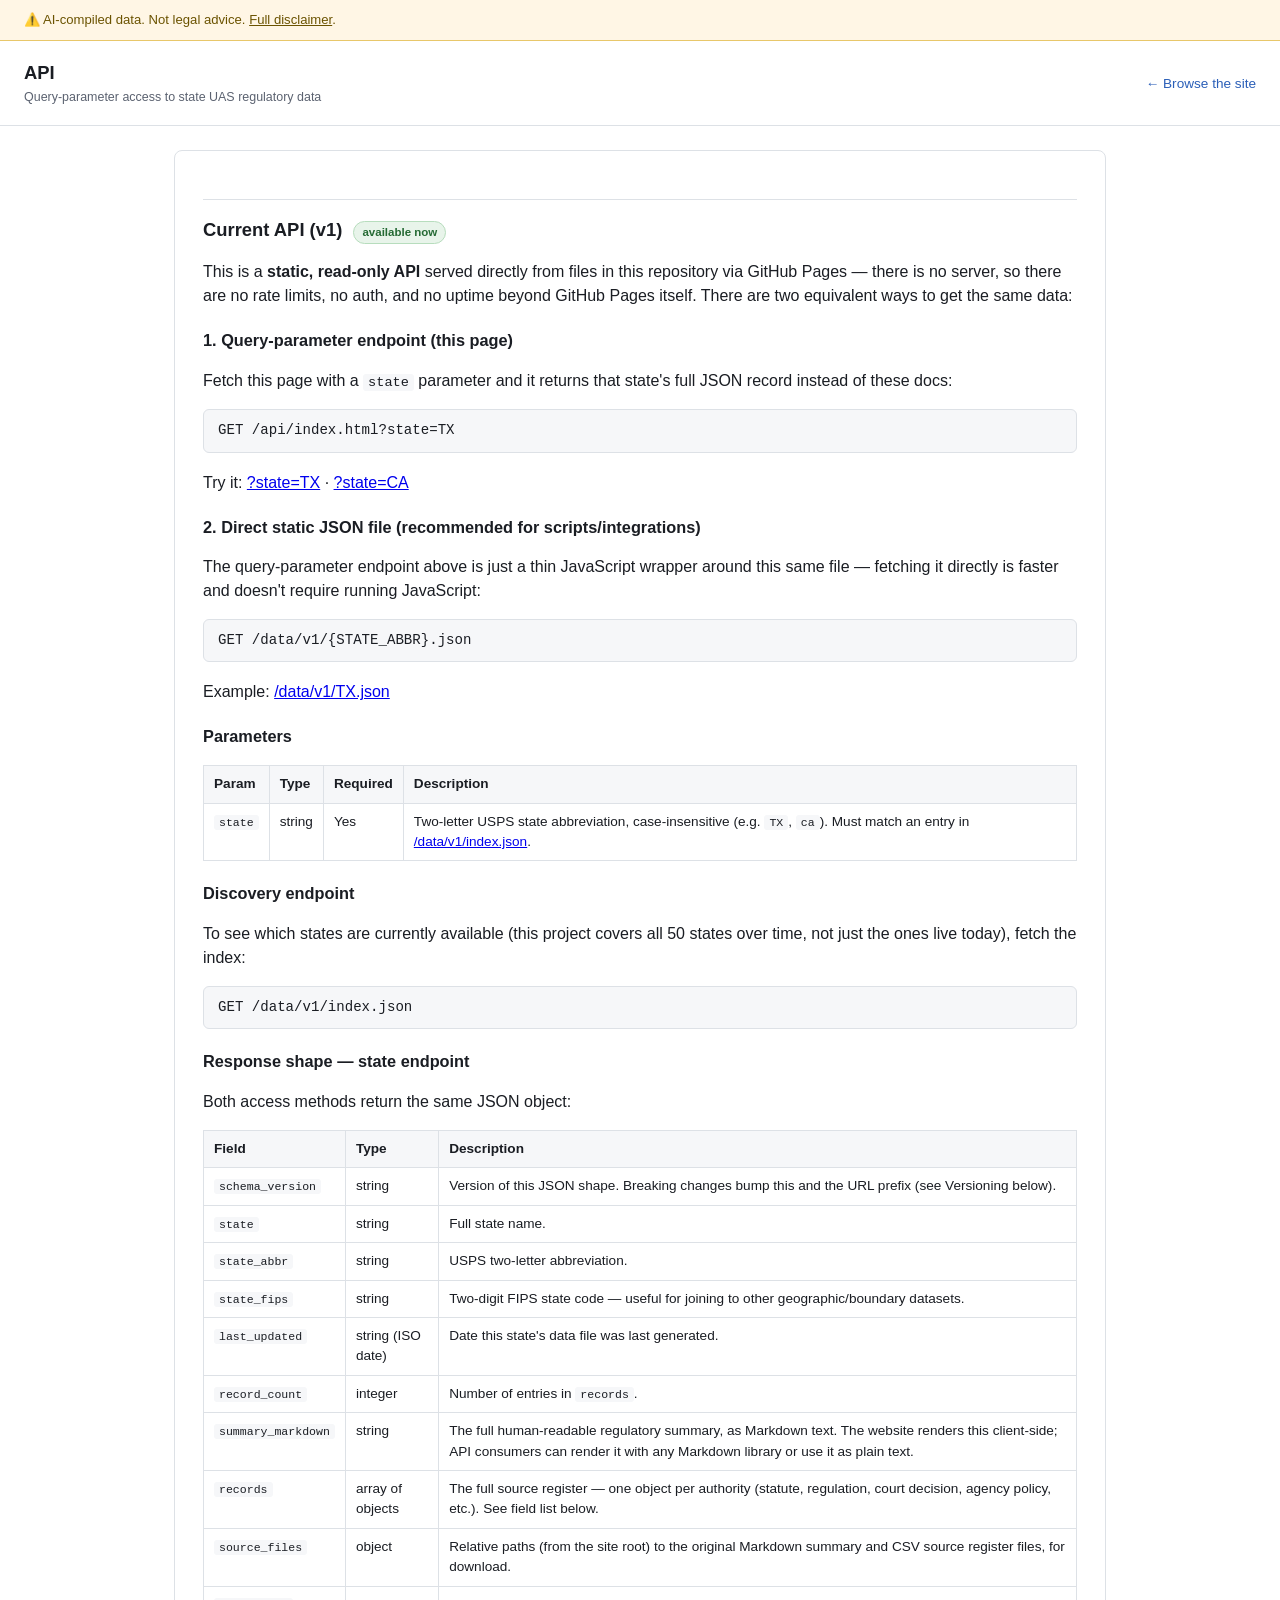
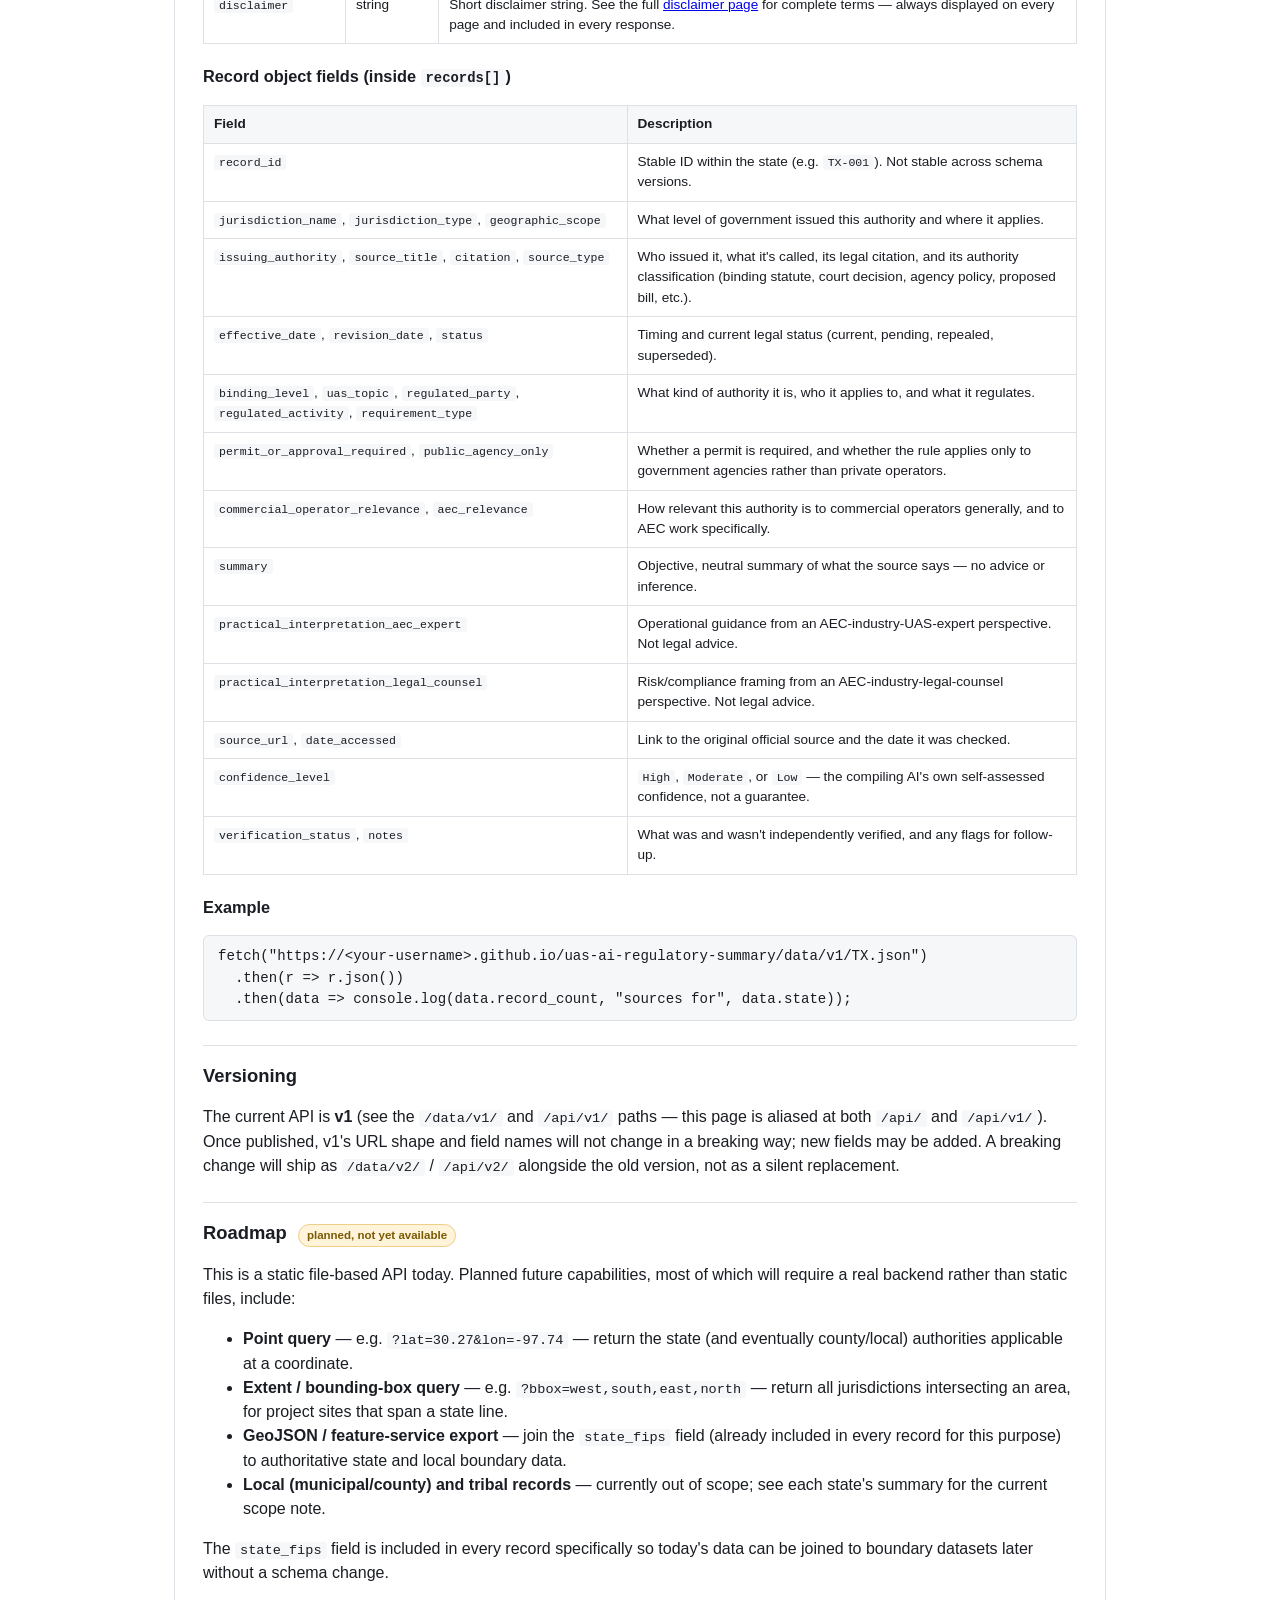
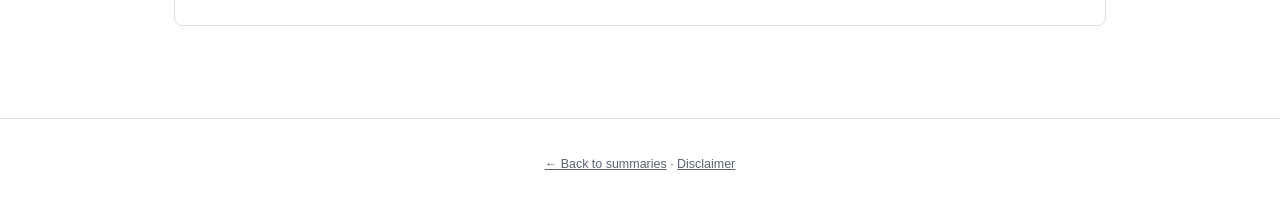
==== docs/api/index.html @ af14eb32 "Initial publish: TX/CA + 6 prior states, static site, v1 JSON API" ====
<!DOCTYPE html>
<html lang="en">
<head>
<meta charset="UTF-8" />
<meta name="viewport" content="width=device-width, initial-scale=1.0" />
<title>API — State UAS Regulatory Summaries</title>
<link rel="stylesheet" href="../style.css" />
<style>
  body.json-mode main { max-width: 100%; padding: 0; }
  #json-output {
    margin: 0;
    padding: 24px;
    font-family: "SFMono-Regular", Consolas, "Liberation Mono", Menlo, monospace;
    font-size: 0.82rem;
    white-space: pre-wrap;
    word-break: break-word;
    background: #0d1117;
    color: #c9d1d9;
    min-height: 100vh;
  }
  .endpoint { background: var(--panel); border: 1px solid var(--line); border-radius: 6px; padding: 10px 14px; font-family: monospace; font-size: 0.88rem; margin: 8px 0 18px 0; }
  .params-table, .fields-table { border-collapse: collapse; width: 100%; font-size: 0.85rem; margin: 12px 0 24px 0; }
  .params-table th, .params-table td, .fields-table th, .fields-table td { border: 1px solid var(--line); padding: 8px 10px; text-align: left; vertical-align: top; }
  .params-table th, .fields-table th { background: var(--panel); }
  .status-tag { display:inline-block; font-size:0.72rem; padding:2px 8px; border-radius:999px; background:#e8f4ea; border:1px solid #b7ddbd; color:#256a34; margin-left:6px; }
  .status-tag.planned { background:#fff3d9; border-color:#edcf85; color:#7a5a05; }
</style>
</head>
<body>

<div class="disclaimer-banner no-print">
  ⚠️ AI-compiled data. Not legal advice. <a href="../disclaimer.html">Full disclaimer</a>.
</div>

<header class="site-header no-print">
  <h1>API <small>Query-parameter access to state UAS regulatory data</small></h1>
  <nav class="site-nav">
    <a href="../index.html">← Browse the site</a>
  </nav>
</header>

<main id="docs-view">

<div class="summary-panel">

<h2>Current API (v1) <span class="status-tag">available now</span></h2>
<p>This is a <strong>static, read-only API</strong> served directly from files in this repository via GitHub Pages — there is no server, so there are no rate limits, no auth, and no uptime beyond GitHub Pages itself. There are two equivalent ways to get the same data:</p>

<h3>1. Query-parameter endpoint (this page)</h3>
<p>Fetch this page with a <code>state</code> parameter and it returns that state's full JSON record instead of these docs:</p>
<div class="endpoint">GET /api/index.html?state=TX</div>
<p>Try it: <a href="index.html?state=TX">?state=TX</a> · <a href="index.html?state=CA">?state=CA</a></p>

<h3>2. Direct static JSON file (recommended for scripts/integrations)</h3>
<p>The query-parameter endpoint above is just a thin JavaScript wrapper around this same file — fetching it directly is faster and doesn't require running JavaScript:</p>
<div class="endpoint">GET /data/v1/{STATE_ABBR}.json</div>
<p>Example: <a href="../data/v1/TX.json">/data/v1/TX.json</a></p>

<h3>Parameters</h3>
<table class="params-table">
<tr><th>Param</th><th>Type</th><th>Required</th><th>Description</th></tr>
<tr><td><code>state</code></td><td>string</td><td>Yes</td><td>Two-letter USPS state abbreviation, case-insensitive (e.g. <code>TX</code>, <code>ca</code>). Must match an entry in <a href="../data/v1/index.json">/data/v1/index.json</a>.</td></tr>
</table>

<h3>Discovery endpoint</h3>
<p>To see which states are currently available (this project covers all 50 states over time, not just the ones live today), fetch the index:</p>
<div class="endpoint">GET /data/v1/index.json</div>

<h3>Response shape — state endpoint</h3>
<p>Both access methods return the same JSON object:</p>
<table class="fields-table">
<tr><th>Field</th><th>Type</th><th>Description</th></tr>
<tr><td><code>schema_version</code></td><td>string</td><td>Version of this JSON shape. Breaking changes bump this and the URL prefix (see Versioning below).</td></tr>
<tr><td><code>state</code></td><td>string</td><td>Full state name.</td></tr>
<tr><td><code>state_abbr</code></td><td>string</td><td>USPS two-letter abbreviation.</td></tr>
<tr><td><code>state_fips</code></td><td>string</td><td>Two-digit FIPS state code — useful for joining to other geographic/boundary datasets.</td></tr>
<tr><td><code>last_updated</code></td><td>string (ISO date)</td><td>Date this state's data file was last generated.</td></tr>
<tr><td><code>record_count</code></td><td>integer</td><td>Number of entries in <code>records</code>.</td></tr>
<tr><td><code>summary_markdown</code></td><td>string</td><td>The full human-readable regulatory summary, as Markdown text. The website renders this client-side; API consumers can render it with any Markdown library or use it as plain text.</td></tr>
<tr><td><code>records</code></td><td>array of objects</td><td>The full source register — one object per authority (statute, regulation, court decision, agency policy, etc.). See field list below.</td></tr>
<tr><td><code>source_files</code></td><td>object</td><td>Relative paths (from the site root) to the original Markdown summary and CSV source register files, for download.</td></tr>
<tr><td><code>disclaimer</code></td><td>string</td><td>Short disclaimer string. See the full <a href="../disclaimer.html">disclaimer page</a> for complete terms — always displayed on every page and included in every response.</td></tr>
</table>

<h3>Record object fields (inside <code>records[]</code>)</h3>
<table class="fields-table">
<tr><th>Field</th><th>Description</th></tr>
<tr><td><code>record_id</code></td><td>Stable ID within the state (e.g. <code>TX-001</code>). Not stable across schema versions.</td></tr>
<tr><td><code>jurisdiction_name</code>, <code>jurisdiction_type</code>, <code>geographic_scope</code></td><td>What level of government issued this authority and where it applies.</td></tr>
<tr><td><code>issuing_authority</code>, <code>source_title</code>, <code>citation</code>, <code>source_type</code></td><td>Who issued it, what it's called, its legal citation, and its authority classification (binding statute, court decision, agency policy, proposed bill, etc.).</td></tr>
<tr><td><code>effective_date</code>, <code>revision_date</code>, <code>status</code></td><td>Timing and current legal status (current, pending, repealed, superseded).</td></tr>
<tr><td><code>binding_level</code>, <code>uas_topic</code>, <code>regulated_party</code>, <code>regulated_activity</code>, <code>requirement_type</code></td><td>What kind of authority it is, who it applies to, and what it regulates.</td></tr>
<tr><td><code>permit_or_approval_required</code>, <code>public_agency_only</code></td><td>Whether a permit is required, and whether the rule applies only to government agencies rather than private operators.</td></tr>
<tr><td><code>commercial_operator_relevance</code>, <code>aec_relevance</code></td><td>How relevant this authority is to commercial operators generally, and to AEC work specifically.</td></tr>
<tr><td><code>summary</code></td><td>Objective, neutral summary of what the source says — no advice or inference.</td></tr>
<tr><td><code>practical_interpretation_aec_expert</code></td><td>Operational guidance from an AEC-industry-UAS-expert perspective. Not legal advice.</td></tr>
<tr><td><code>practical_interpretation_legal_counsel</code></td><td>Risk/compliance framing from an AEC-industry-legal-counsel perspective. Not legal advice.</td></tr>
<tr><td><code>source_url</code>, <code>date_accessed</code></td><td>Link to the original official source and the date it was checked.</td></tr>
<tr><td><code>confidence_level</code></td><td><code>High</code>, <code>Moderate</code>, or <code>Low</code> — the compiling AI's own self-assessed confidence, not a guarantee.</td></tr>
<tr><td><code>verification_status</code>, <code>notes</code></td><td>What was and wasn't independently verified, and any flags for follow-up.</td></tr>
</table>

<h3>Example</h3>
<div class="endpoint">fetch("https://&lt;your-username&gt;.github.io/uas-ai-regulatory-summary/data/v1/TX.json")<br>&nbsp;&nbsp;.then(r =&gt; r.json())<br>&nbsp;&nbsp;.then(data =&gt; console.log(data.record_count, "sources for", data.state));</div>

<h2>Versioning</h2>
<p>The current API is <strong>v1</strong> (see the <code>/data/v1/</code> and <code>/api/v1/</code> paths — this page is aliased at both <code>/api/</code> and <code>/api/v1/</code>). Once published, v1's URL shape and field names will not change in a breaking way; new fields may be added. A breaking change will ship as <code>/data/v2/</code> / <code>/api/v2/</code> alongside the old version, not as a silent replacement.</p>

<h2>Roadmap <span class="status-tag planned">planned, not yet available</span></h2>
<p>This is a static file-based API today. Planned future capabilities, most of which will require a real backend rather than static files, include:</p>
<ul>
<li><strong>Point query</strong> — e.g. <code>?lat=30.27&amp;lon=-97.74</code> — return the state (and eventually county/local) authorities applicable at a coordinate.</li>
<li><strong>Extent / bounding-box query</strong> — e.g. <code>?bbox=west,south,east,north</code> — return all jurisdictions intersecting an area, for project sites that span a state line.</li>
<li><strong>GeoJSON / feature-service export</strong> — join the <code>state_fips</code> field (already included in every record for this purpose) to authoritative state and local boundary data.</li>
<li><strong>Local (municipal/county) and tribal records</strong> — currently out of scope; see each state's summary for the current scope note.</li>
</ul>
<p>The <code>state_fips</code> field is included in every record specifically so today's data can be joined to boundary datasets later without a schema change.</p>

</div>
</main>

<footer class="site-footer no-print">
  <p><a href="../index.html">← Back to summaries</a> · <a href="../disclaimer.html">Disclaimer</a></p>
</footer>

<script>
(function () {
  function getParam(name) {
    return new URLSearchParams(window.location.search).get(name);
  }
  var state = getParam("state");
  if (state) {
    document.body.classList.add("json-mode");
    document.getElementById("docs-view").style.display = "none";
    document.querySelectorAll(".no-print, header, footer").forEach(function (el) { el.style.display = "none"; });
    var pre = document.createElement("pre");
    pre.id = "json-output";
    pre.textContent = "Loading…";
    document.body.appendChild(pre);
    fetch("../data/v1/" + state.toUpperCase() + ".json")
      .then(function (r) {
        if (!r.ok) throw new Error("No data for state '" + state + "'. See /data/v1/index.json for available states.");
        return r.json();
      })
      .then(function (data) { pre.textContent = JSON.stringify(data, null, 2); })
      .catch(function (err) {
        pre.textContent = JSON.stringify({ error: err.message }, null, 2);
      });
  }
})();
</script>

</body>
</html>
---- docs/style.css ----
:root {
  --ink: #1a1d23;
  --muted: #5b6270;
  --line: #dde1e6;
  --bg: #ffffff;
  --panel: #f6f7f9;
  --accent: #2b5fb8;
  --accent-dark: #1d4489;
  --warn-bg: #fff6e5;
  --warn-line: #e8c76a;
  --mono: "SFMono-Regular", Consolas, "Liberation Mono", Menlo, monospace;
}

* { box-sizing: border-box; }

body {
  margin: 0;
  font-family: -apple-system, BlinkMacSystemFont, "Segoe UI", Helvetica, Arial, sans-serif;
  color: var(--ink);
  background: var(--bg);
  line-height: 1.5;
}

header.site-header {
  border-bottom: 1px solid var(--line);
  padding: 18px 24px;
  display: flex;
  align-items: center;
  justify-content: space-between;
  gap: 16px;
  flex-wrap: wrap;
}

header.site-header h1 {
  font-size: 1.15rem;
  margin: 0;
}

header.site-header h1 small {
  display: block;
  font-weight: 400;
  font-size: 0.78rem;
  color: var(--muted);
  margin-top: 2px;
}

nav.site-nav a {
  color: var(--accent);
  text-decoration: none;
  font-size: 0.85rem;
  margin-left: 16px;
}
nav.site-nav a:hover { text-decoration: underline; }

.disclaimer-banner {
  background: var(--warn-bg);
  border-bottom: 1px solid var(--warn-line);
  padding: 10px 24px;
  font-size: 0.82rem;
  color: #6b5300;
}
.disclaimer-banner a { color: #6b5300; }

main {
  max-width: 980px;
  margin: 0 auto;
  padding: 24px;
}

.controls {
  display: flex;
  align-items: center;
  gap: 12px;
  flex-wrap: wrap;
  margin-bottom: 20px;
  padding: 16px;
  background: var(--panel);
  border: 1px solid var(--line);
  border-radius: 8px;
}

.controls label {
  font-size: 0.85rem;
  font-weight: 600;
  color: var(--muted);
}

.controls select {
  font-size: 0.95rem;
  padding: 8px 10px;
  border-radius: 6px;
  border: 1px solid var(--line);
  background: white;
  min-width: 220px;
}

.btn {
  font-size: 0.85rem;
  padding: 8px 14px;
  border-radius: 6px;
  border: 1px solid var(--accent);
  background: var(--accent);
  color: white;
  cursor: pointer;
  text-decoration: none;
  display: inline-block;
}
.btn:hover { background: var(--accent-dark); }
.btn.secondary {
  background: white;
  color: var(--accent);
}
.btn.secondary:hover { background: #eef3fb; }

.meta-row {
  font-size: 0.82rem;
  color: var(--muted);
  margin-left: auto;
}

#empty-state {
  padding: 48px 24px;
  text-align: center;
  color: var(--muted);
}

#state-content { display: none; }
#state-content.visible { display: block; }

.state-title {
  font-size: 1.6rem;
  margin: 0 0 4px 0;
}
.state-sub {
  color: var(--muted);
  font-size: 0.85rem;
  margin-bottom: 20px;
}

.summary-panel {
  border: 1px solid var(--line);
  border-radius: 8px;
  padding: 24px 28px;
  margin-bottom: 28px;
}
.summary-panel h1 { font-size: 1.4rem; }
.summary-panel h2 { font-size: 1.15rem; border-top: 1px solid var(--line); padding-top: 16px; margin-top: 24px; }
.summary-panel h3 { font-size: 1.02rem; margin-top: 20px; }
.summary-panel table { border-collapse: collapse; width: 100%; font-size: 0.85rem; margin: 12px 0; }
.summary-panel th, .summary-panel td { border: 1px solid var(--line); padding: 6px 10px; text-align: left; }
.summary-panel code { background: var(--panel); padding: 1px 5px; border-radius: 3px; font-family: var(--mono); font-size: 0.85em; }

.register-section h2 {
  font-size: 1.15rem;
  margin-bottom: 4px;
}
.register-hint {
  font-size: 0.82rem;
  color: var(--muted);
  margin-bottom: 14px;
}

.register-table-wrap {
  overflow-x: auto;
  border: 1px solid var(--line);
  border-radius: 8px;
}

table.register-table {
  border-collapse: collapse;
  width: 100%;
  font-size: 0.82rem;
}
table.register-table th {
  background: var(--panel);
  text-align: left;
  padding: 8px 10px;
  border-bottom: 2px solid var(--line);
  white-space: nowrap;
  position: sticky;
  top: 0;
}
table.register-table td {
  padding: 8px 10px;
  border-bottom: 1px solid var(--line);
  vertical-align: top;
  max-width: 360px;
}
table.register-table tr:hover td { background: #fbfcfe; }

.badge {
  display: inline-block;
  font-size: 0.72rem;
  padding: 2px 8px;
  border-radius: 999px;
  background: var(--panel);
  border: 1px solid var(--line);
  color: var(--muted);
  white-space: nowrap;
}
.badge.high { background: #e8f4ea; border-color: #b7ddbd; color: #256a34; }
.badge.moderate { background: #fff3d9; border-color: #edcf85; color: #7a5a05; }
.badge.low { background: #fde9e9; border-color: #eeb6b6; color: #9a2b2b; }

footer.site-footer {
  border-top: 1px solid var(--line);
  padding: 24px;
  margin-top: 40px;
  font-size: 0.78rem;
  color: var(--muted);
  text-align: center;
}
footer.site-footer a { color: var(--muted); }

/* Print styles */
@media print {
  header.site-header, .disclaimer-banner, .controls, nav.site-nav, footer.site-footer, .no-print {
    display: none !important;
  }
  body { font-size: 11pt; }
  main { max-width: 100%; padding: 0; }
  .summary-panel, .register-table-wrap { border: none; padding: 0; }
  table.register-table th { position: static; }
  a[href]:after { content: ""; }
  .print-disclaimer {
    display: block !important;
    border-top: 2px solid #000;
    margin-top: 24px;
    padding-top: 8px;
    font-size: 9pt;
  }
}
.print-disclaimer { display: none; }
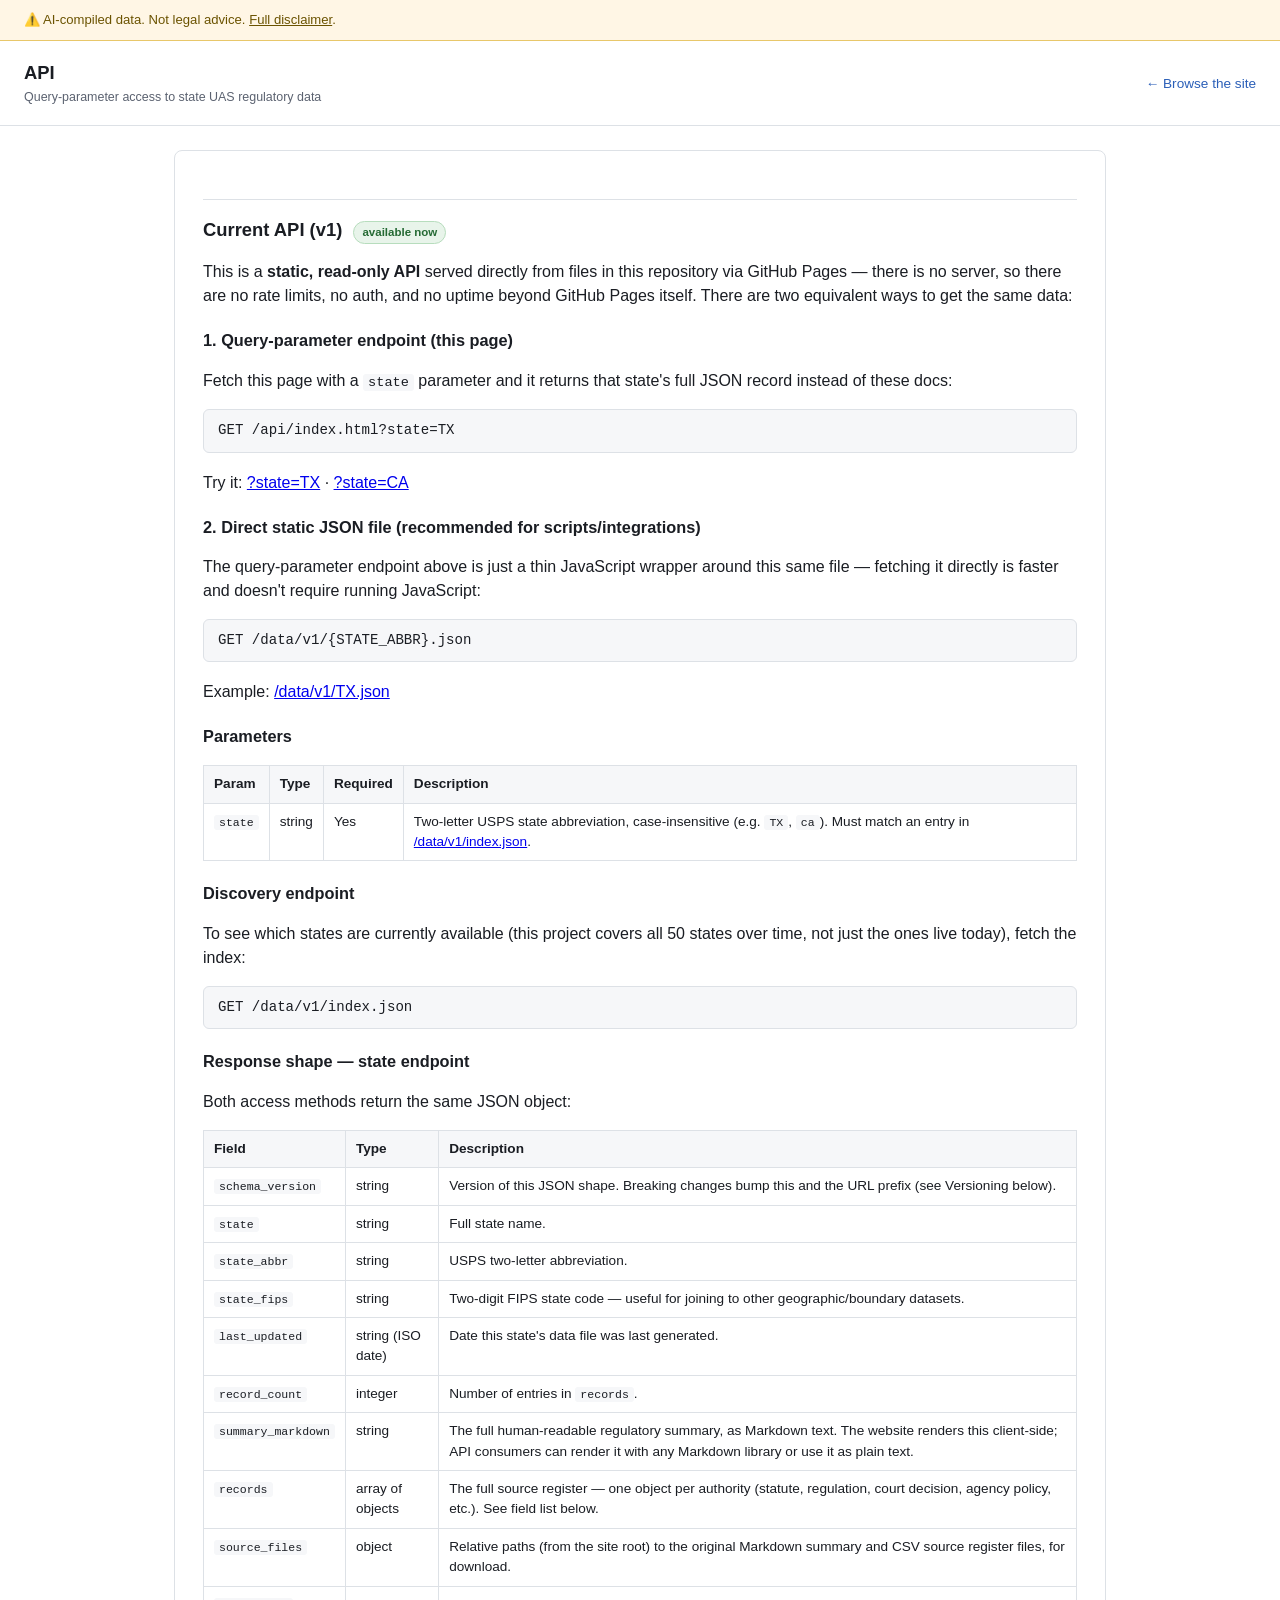
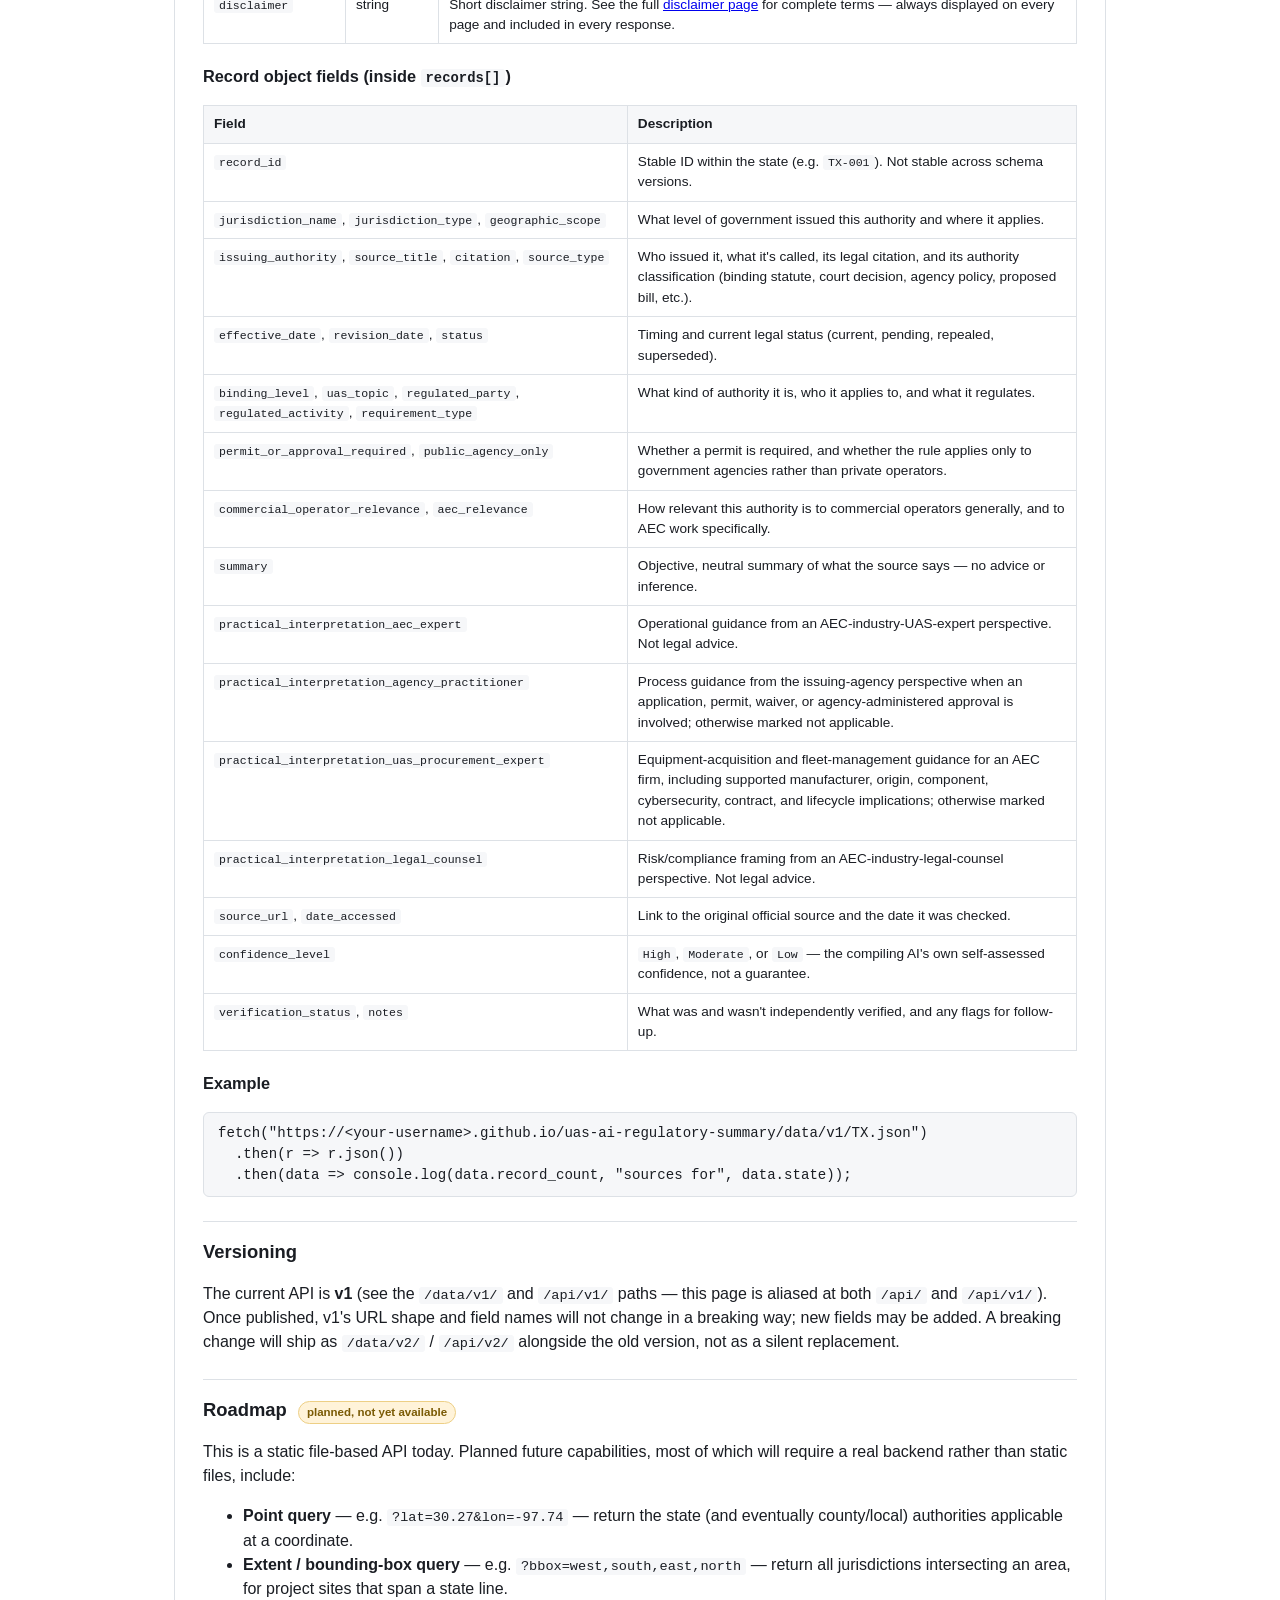
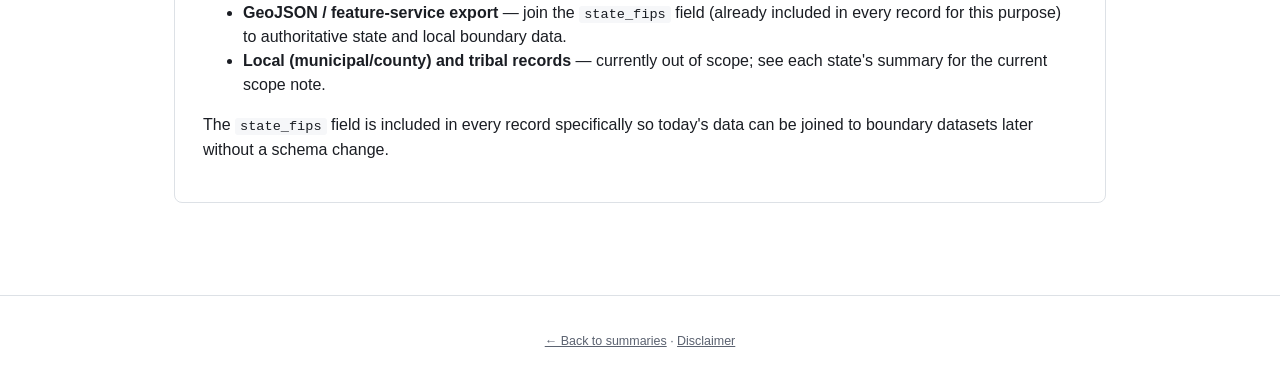
==== commit 44515009: "Complete Phase 2 interpretations and add procurement expert" ====
--- a/docs/api/index.html
+++ b/docs/api/index.html
@@ -94,6 +94,8 @@
 <tr><td><code>commercial_operator_relevance</code>, <code>aec_relevance</code></td><td>How relevant this authority is to commercial operators generally, and to AEC work specifically.</td></tr>
 <tr><td><code>summary</code></td><td>Objective, neutral summary of what the source says — no advice or inference.</td></tr>
 <tr><td><code>practical_interpretation_aec_expert</code></td><td>Operational guidance from an AEC-industry-UAS-expert perspective. Not legal advice.</td></tr>
+<tr><td><code>practical_interpretation_agency_practitioner</code></td><td>Process guidance from the issuing-agency perspective when an application, permit, waiver, or agency-administered approval is involved; otherwise marked not applicable.</td></tr>
+<tr><td><code>practical_interpretation_uas_procurement_expert</code></td><td>Equipment-acquisition and fleet-management guidance for an AEC firm, including supported manufacturer, origin, component, cybersecurity, contract, and lifecycle implications; otherwise marked not applicable.</td></tr>
 <tr><td><code>practical_interpretation_legal_counsel</code></td><td>Risk/compliance framing from an AEC-industry-legal-counsel perspective. Not legal advice.</td></tr>
 <tr><td><code>source_url</code>, <code>date_accessed</code></td><td>Link to the original official source and the date it was checked.</td></tr>
 <tr><td><code>confidence_level</code></td><td><code>High</code>, <code>Moderate</code>, or <code>Low</code> — the compiling AI's own self-assessed confidence, not a guarantee.</td></tr>
--- a/docs/style.css
+++ b/docs/style.css
@@ -61,6 +61,25 @@
 }
 .disclaimer-banner a { color: #6b5300; }
 
+/* Prominent in-content AI disclaimer, shown directly above "1. State UAS Regulatory
+   Overview" in every state summary. Deliberately NOT tagged .no-print: it must appear
+   in both the live page and the printed/PDF view. */
+.ai-disclaimer-banner {
+  background: #b91c1c;
+  color: #ffffff;
+  border: 2px solid #7f1d1d;
+  border-radius: 6px;
+  padding: 14px 18px;
+  margin: 8px 0 28px;
+  font-size: 0.92rem;
+  line-height: 1.55;
+  -webkit-print-color-adjust: exact;
+  print-color-adjust: exact;
+}
+.ai-disclaimer-banner strong { color: #ffffff; }
+.ai-disclaimer-banner a { color: #ffe4e4; font-weight: 600; text-decoration: underline; }
+.ai-disclaimer-banner a:hover { color: #ffffff; }
+
 main {
   max-width: 980px;
   margin: 0 auto;
@@ -150,7 +169,7 @@
 .summary-panel th, .summary-panel td { border: 1px solid var(--line); padding: 6px 10px; text-align: left; }
 .summary-panel code { background: var(--panel); padding: 1px 5px; border-radius: 3px; font-family: var(--mono); font-size: 0.85em; }
 
-.register-section h2 {
+.register-heading-row h2 {
   font-size: 1.15rem;
   margin-bottom: 4px;
 }
@@ -158,39 +177,181 @@
   font-size: 0.82rem;
   color: var(--muted);
   margin-bottom: 14px;
-}
-
-.register-table-wrap {
-  overflow-x: auto;
+  max-width: 68ch;
+}
+
+/* Register controls (search + filters) */
+.register-controls {
+  display: flex;
+  flex-wrap: wrap;
+  align-items: center;
+  gap: 8px;
+  margin-bottom: 16px;
+  padding: 12px;
+  background: var(--panel);
   border: 1px solid var(--line);
   border-radius: 8px;
 }
-
-table.register-table {
-  border-collapse: collapse;
+.register-controls input[type="search"] {
+  flex: 1 1 240px;
+  min-width: 180px;
+  padding: 7px 10px;
+  font-size: 0.85rem;
+  border: 1px solid var(--line);
+  border-radius: 6px;
+  background: white;
+}
+.register-controls select {
+  padding: 7px 8px;
+  font-size: 0.82rem;
+  border: 1px solid var(--line);
+  border-radius: 6px;
+  background: white;
+}
+.btn.small {
+  padding: 6px 10px;
+  font-size: 0.78rem;
+}
+.register-count {
+  font-size: 0.78rem;
+  color: var(--muted);
+  margin-left: auto;
+  white-space: nowrap;
+}
+
+/* Register accordion cards */
+.register-list {
+  display: flex;
+  flex-direction: column;
+  gap: 8px;
+}
+
+.reg-card {
+  border: 1px solid var(--line);
+  border-radius: 8px;
+  overflow: hidden;
+  background: white;
+}
+.reg-card.open { border-color: #b9c8e3; }
+
+.reg-card-header {
   width: 100%;
-  font-size: 0.82rem;
-}
-table.register-table th {
+  display: flex;
+  align-items: center;
+  gap: 12px;
+  padding: 12px 14px;
+  background: none;
+  border: none;
+  cursor: pointer;
+  text-align: left;
+  font: inherit;
+  color: inherit;
+}
+.reg-card-header:hover { background: var(--panel); }
+
+.reg-id {
+  flex: 0 0 auto;
+  font-family: var(--mono);
+  font-size: 0.72rem;
+  color: var(--muted);
   background: var(--panel);
-  text-align: left;
-  padding: 8px 10px;
-  border-bottom: 2px solid var(--line);
-  white-space: nowrap;
-  position: sticky;
-  top: 0;
-}
-table.register-table td {
-  padding: 8px 10px;
-  border-bottom: 1px solid var(--line);
-  vertical-align: top;
-  max-width: 360px;
-}
-table.register-table tr:hover td { background: #fbfcfe; }
+  border: 1px solid var(--line);
+  border-radius: 4px;
+  padding: 2px 6px;
+  white-space: nowrap;
+}
+
+.reg-title-block {
+  flex: 1 1 auto;
+  min-width: 0;
+  display: flex;
+  flex-direction: column;
+  gap: 2px;
+}
+.reg-title {
+  font-weight: 600;
+  font-size: 0.92rem;
+  overflow: hidden;
+  text-overflow: ellipsis;
+  white-space: nowrap;
+}
+.reg-citation {
+  font-size: 0.78rem;
+  color: var(--muted);
+  overflow: hidden;
+  text-overflow: ellipsis;
+  white-space: nowrap;
+}
+
+.reg-badges {
+  flex: 0 0 auto;
+  display: none;
+  gap: 6px;
+}
+@media (min-width: 820px) {
+  .reg-badges { display: flex; }
+}
+
+.reg-chevron {
+  flex: 0 0 auto;
+  color: var(--muted);
+  transition: transform 0.15s ease;
+  font-size: 0.8rem;
+}
+.reg-card.open .reg-chevron { transform: rotate(90deg); }
+
+.reg-card-body {
+  padding: 4px 18px 18px 18px;
+  border-top: 1px solid var(--line);
+}
+
+.reg-meta-row {
+  display: flex;
+  gap: 8px;
+  font-size: 0.82rem;
+  padding: 6px 0;
+  border-bottom: 1px dashed var(--line);
+}
+.reg-meta-row:last-of-type { border-bottom: none; }
+.reg-meta-label {
+  flex: 0 0 190px;
+  color: var(--muted);
+  font-weight: 600;
+}
+.reg-meta-value { flex: 1 1 auto; }
+
+.reg-block {
+  margin-top: 14px;
+}
+.reg-block h4 {
+  font-size: 0.82rem;
+  text-transform: uppercase;
+  letter-spacing: 0.03em;
+  color: var(--muted);
+  margin: 0 0 4px 0;
+}
+.reg-block p {
+  font-size: 0.88rem;
+  margin: 0 0 8px 0;
+}
+
+.reg-footer {
+  display: flex;
+  justify-content: space-between;
+  align-items: center;
+  flex-wrap: wrap;
+  gap: 8px;
+  margin-top: 14px;
+  padding-top: 10px;
+  border-top: 1px solid var(--line);
+  font-size: 0.78rem;
+}
+.reg-footer a { color: var(--accent); }
+.reg-footer-meta { color: var(--muted); }
 
 .badge {
   display: inline-block;
-  font-size: 0.72rem;
+  font-size: 0.68rem;
   padding: 2px 8px;
   border-radius: 999px;
   background: var(--panel);
@@ -198,6 +359,7 @@
   color: var(--muted);
   white-space: nowrap;
 }
+.badge.plain { background: white; }
 .badge.high { background: #e8f4ea; border-color: #b7ddbd; color: #256a34; }
 .badge.moderate { background: #fff3d9; border-color: #edcf85; color: #7a5a05; }
 .badge.low { background: #fde9e9; border-color: #eeb6b6; color: #9a2b2b; }
@@ -217,11 +379,27 @@
   header.site-header, .disclaimer-banner, .controls, nav.site-nav, footer.site-footer, .no-print {
     display: none !important;
   }
+  .ai-disclaimer-banner {
+    display: block !important;
+    background: #b91c1c !important;
+    color: #ffffff !important;
+    -webkit-print-color-adjust: exact !important;
+    print-color-adjust: exact !important;
+    page-break-inside: avoid;
+  }
   body { font-size: 11pt; }
   main { max-width: 100%; padding: 0; }
-  .summary-panel, .register-table-wrap { border: none; padding: 0; }
-  table.register-table th { position: static; }
+  .summary-panel { border: none; padding: 0; }
   a[href]:after { content: ""; }
+
+  /* Force every register card open and fully visible in print, regardless of on-screen state */
+  .reg-card-body[hidden] { display: block !important; }
+  .reg-card { border: none; border-top: 1px solid #999; border-radius: 0; page-break-inside: avoid; }
+  .reg-chevron { display: none; }
+  .reg-card-header { cursor: default; padding: 10px 0; }
+  .reg-card-header:hover { background: none; }
+  .reg-badges { display: flex !important; }
+  .register-count { display: none; }
   .print-disclaimer {
     display: block !important;
     border-top: 2px solid #000;
@@ -231,3 +409,51 @@
   }
 }
 .print-disclaimer { display: none; }
+
+/* Coverage progress bar — near the state-count label. Self-updating: the
+   fill width and count text are computed from data/v1/index.json's state
+   count in app.js, so this never needs manual edits after a push. */
+.coverage-progress {
+  margin: 6px 0 14px;
+  padding: 10px 12px;
+  background: var(--panel);
+  border: 1px solid var(--line);
+  border-radius: 8px;
+}
+
+.coverage-progress-row {
+  display: flex;
+  align-items: baseline;
+  justify-content: space-between;
+  gap: 12px;
+  margin-bottom: 6px;
+}
+
+.coverage-progress-label {
+  font-size: 0.82rem;
+  color: var(--muted);
+  line-height: 1.4;
+}
+
+.coverage-progress-count {
+  font-size: 0.82rem;
+  font-weight: 600;
+  color: var(--accent-dark);
+  white-space: nowrap;
+}
+
+.progress-bar-track {
+  width: 100%;
+  height: 8px;
+  background: var(--line);
+  border-radius: 999px;
+  overflow: hidden;
+}
+
+.progress-bar-fill {
+  height: 100%;
+  width: 0%;
+  background: var(--accent);
+  border-radius: 999px;
+  transition: width 0.4s ease;
+}
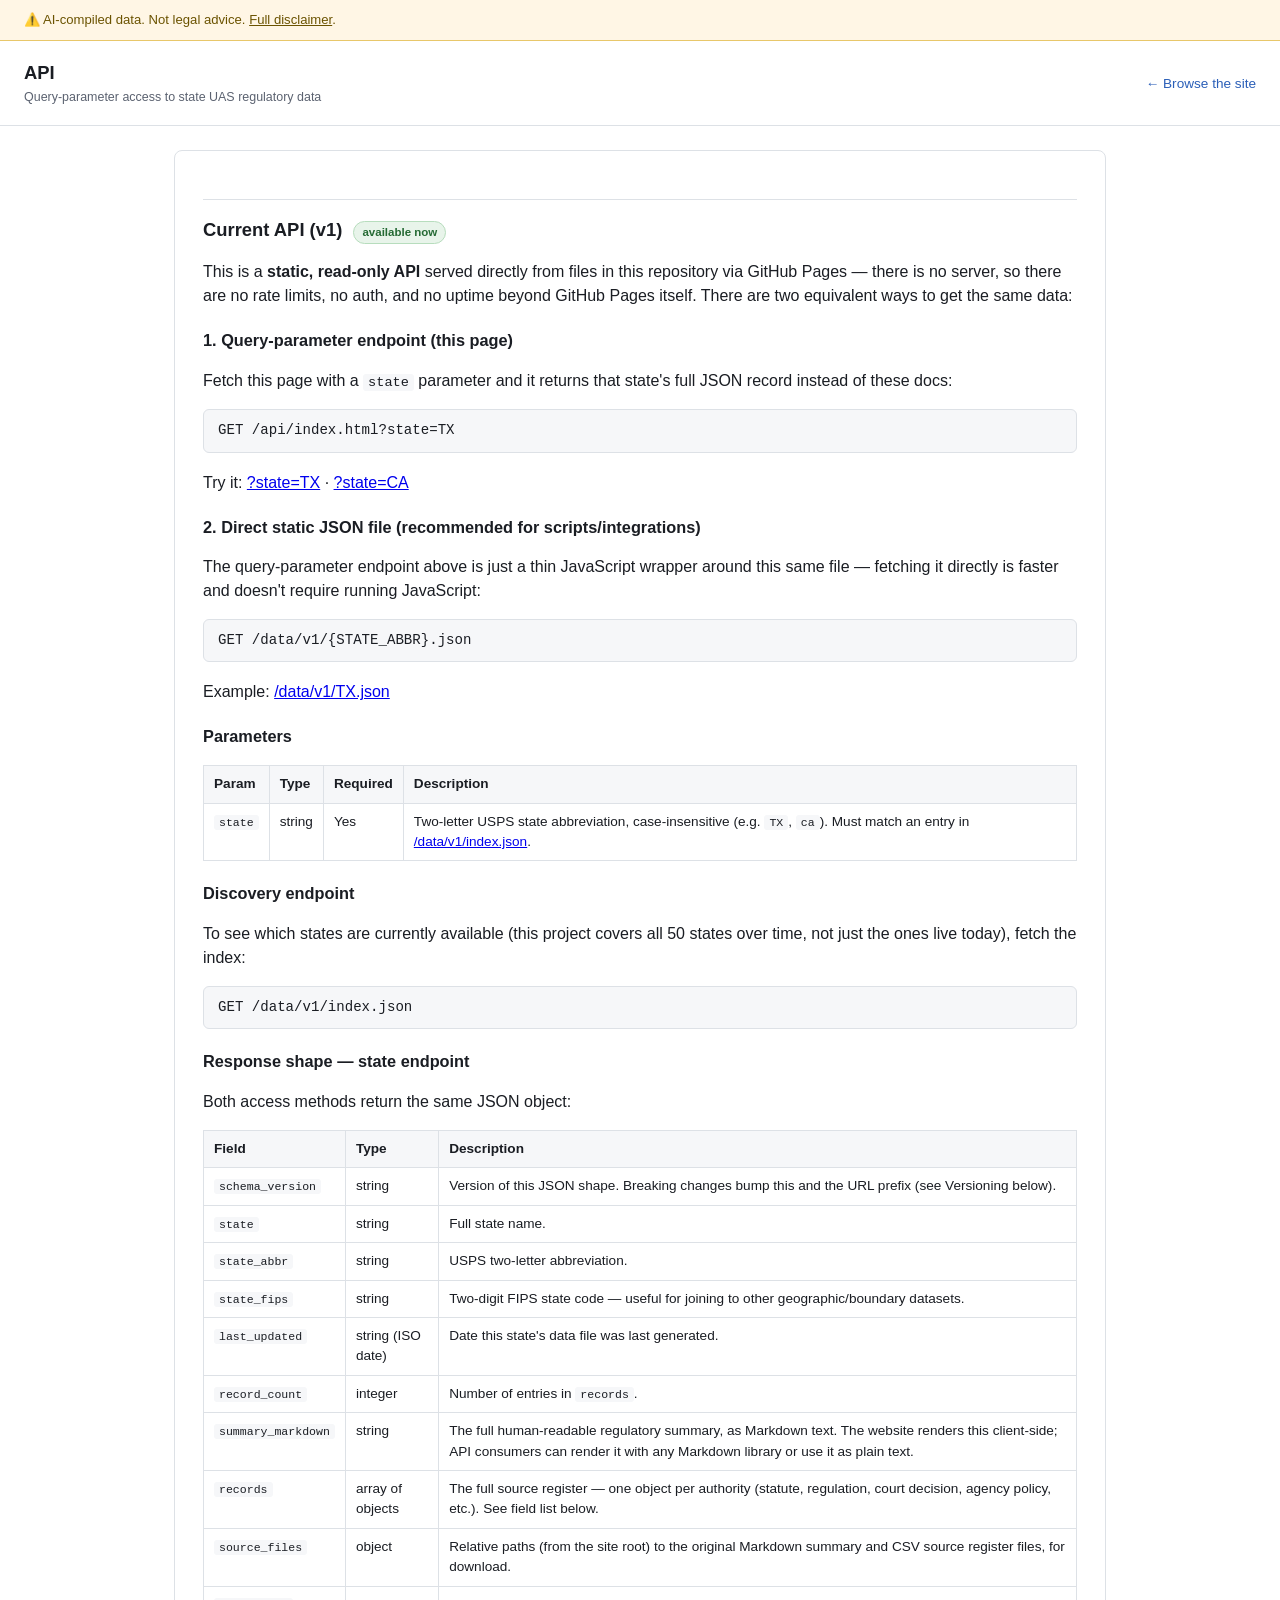
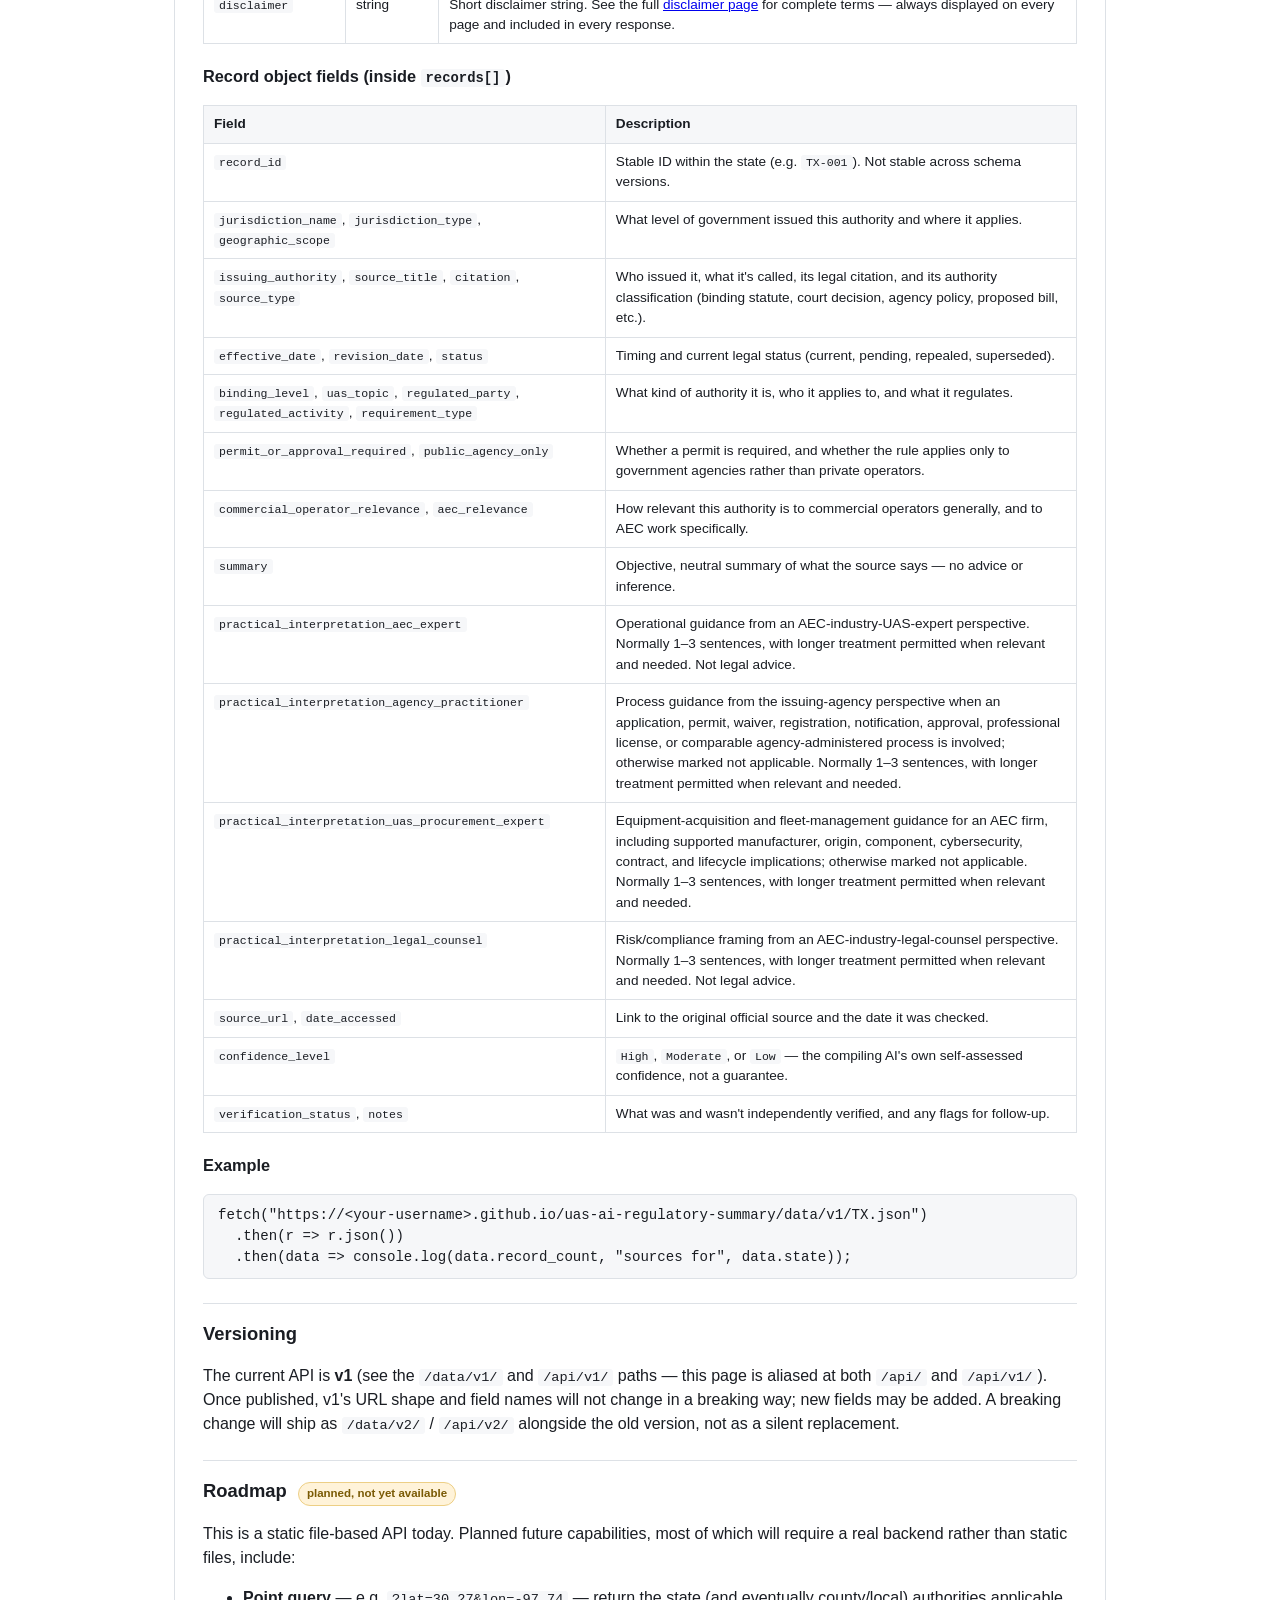
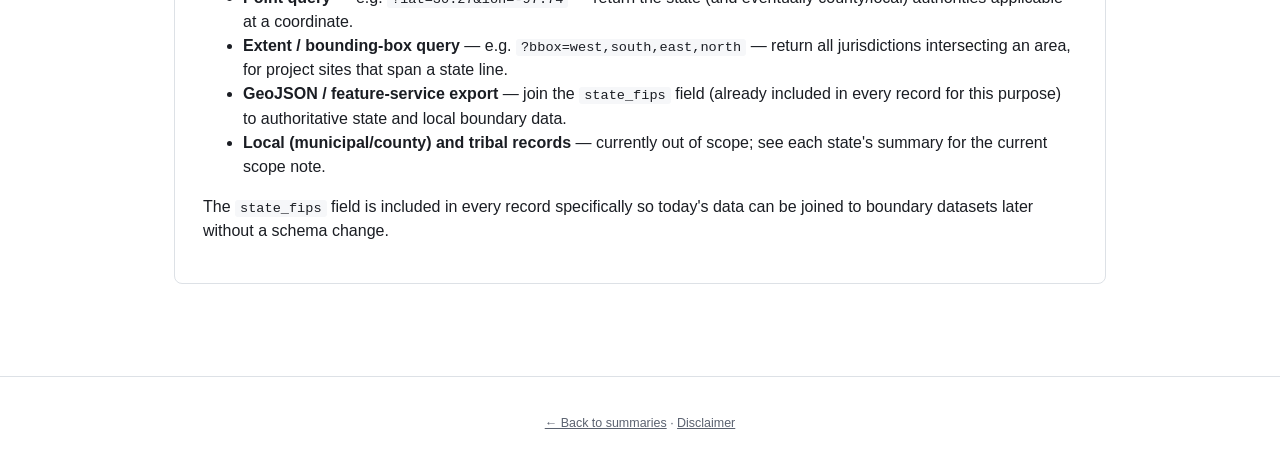
==== commit 3c672f58: "Audit subjective scopes across completed states" ====
--- a/docs/api/index.html
+++ b/docs/api/index.html
@@ -93,10 +93,10 @@
 <tr><td><code>permit_or_approval_required</code>, <code>public_agency_only</code></td><td>Whether a permit is required, and whether the rule applies only to government agencies rather than private operators.</td></tr>
 <tr><td><code>commercial_operator_relevance</code>, <code>aec_relevance</code></td><td>How relevant this authority is to commercial operators generally, and to AEC work specifically.</td></tr>
 <tr><td><code>summary</code></td><td>Objective, neutral summary of what the source says — no advice or inference.</td></tr>
-<tr><td><code>practical_interpretation_aec_expert</code></td><td>Operational guidance from an AEC-industry-UAS-expert perspective. Not legal advice.</td></tr>
-<tr><td><code>practical_interpretation_agency_practitioner</code></td><td>Process guidance from the issuing-agency perspective when an application, permit, waiver, or agency-administered approval is involved; otherwise marked not applicable.</td></tr>
-<tr><td><code>practical_interpretation_uas_procurement_expert</code></td><td>Equipment-acquisition and fleet-management guidance for an AEC firm, including supported manufacturer, origin, component, cybersecurity, contract, and lifecycle implications; otherwise marked not applicable.</td></tr>
-<tr><td><code>practical_interpretation_legal_counsel</code></td><td>Risk/compliance framing from an AEC-industry-legal-counsel perspective. Not legal advice.</td></tr>
+<tr><td><code>practical_interpretation_aec_expert</code></td><td>Operational guidance from an AEC-industry-UAS-expert perspective. Normally 1–3 sentences, with longer treatment permitted when relevant and needed. Not legal advice.</td></tr>
+<tr><td><code>practical_interpretation_agency_practitioner</code></td><td>Process guidance from the issuing-agency perspective when an application, permit, waiver, registration, notification, approval, professional license, or comparable agency-administered process is involved; otherwise marked not applicable. Normally 1–3 sentences, with longer treatment permitted when relevant and needed.</td></tr>
+<tr><td><code>practical_interpretation_uas_procurement_expert</code></td><td>Equipment-acquisition and fleet-management guidance for an AEC firm, including supported manufacturer, origin, component, cybersecurity, contract, and lifecycle implications; otherwise marked not applicable. Normally 1–3 sentences, with longer treatment permitted when relevant and needed.</td></tr>
+<tr><td><code>practical_interpretation_legal_counsel</code></td><td>Risk/compliance framing from an AEC-industry-legal-counsel perspective. Normally 1–3 sentences, with longer treatment permitted when relevant and needed. Not legal advice.</td></tr>
 <tr><td><code>source_url</code>, <code>date_accessed</code></td><td>Link to the original official source and the date it was checked.</td></tr>
 <tr><td><code>confidence_level</code></td><td><code>High</code>, <code>Moderate</code>, or <code>Low</code> — the compiling AI's own self-assessed confidence, not a guarantee.</td></tr>
 <tr><td><code>verification_status</code>, <code>notes</code></td><td>What was and wasn't independently verified, and any flags for follow-up.</td></tr>
